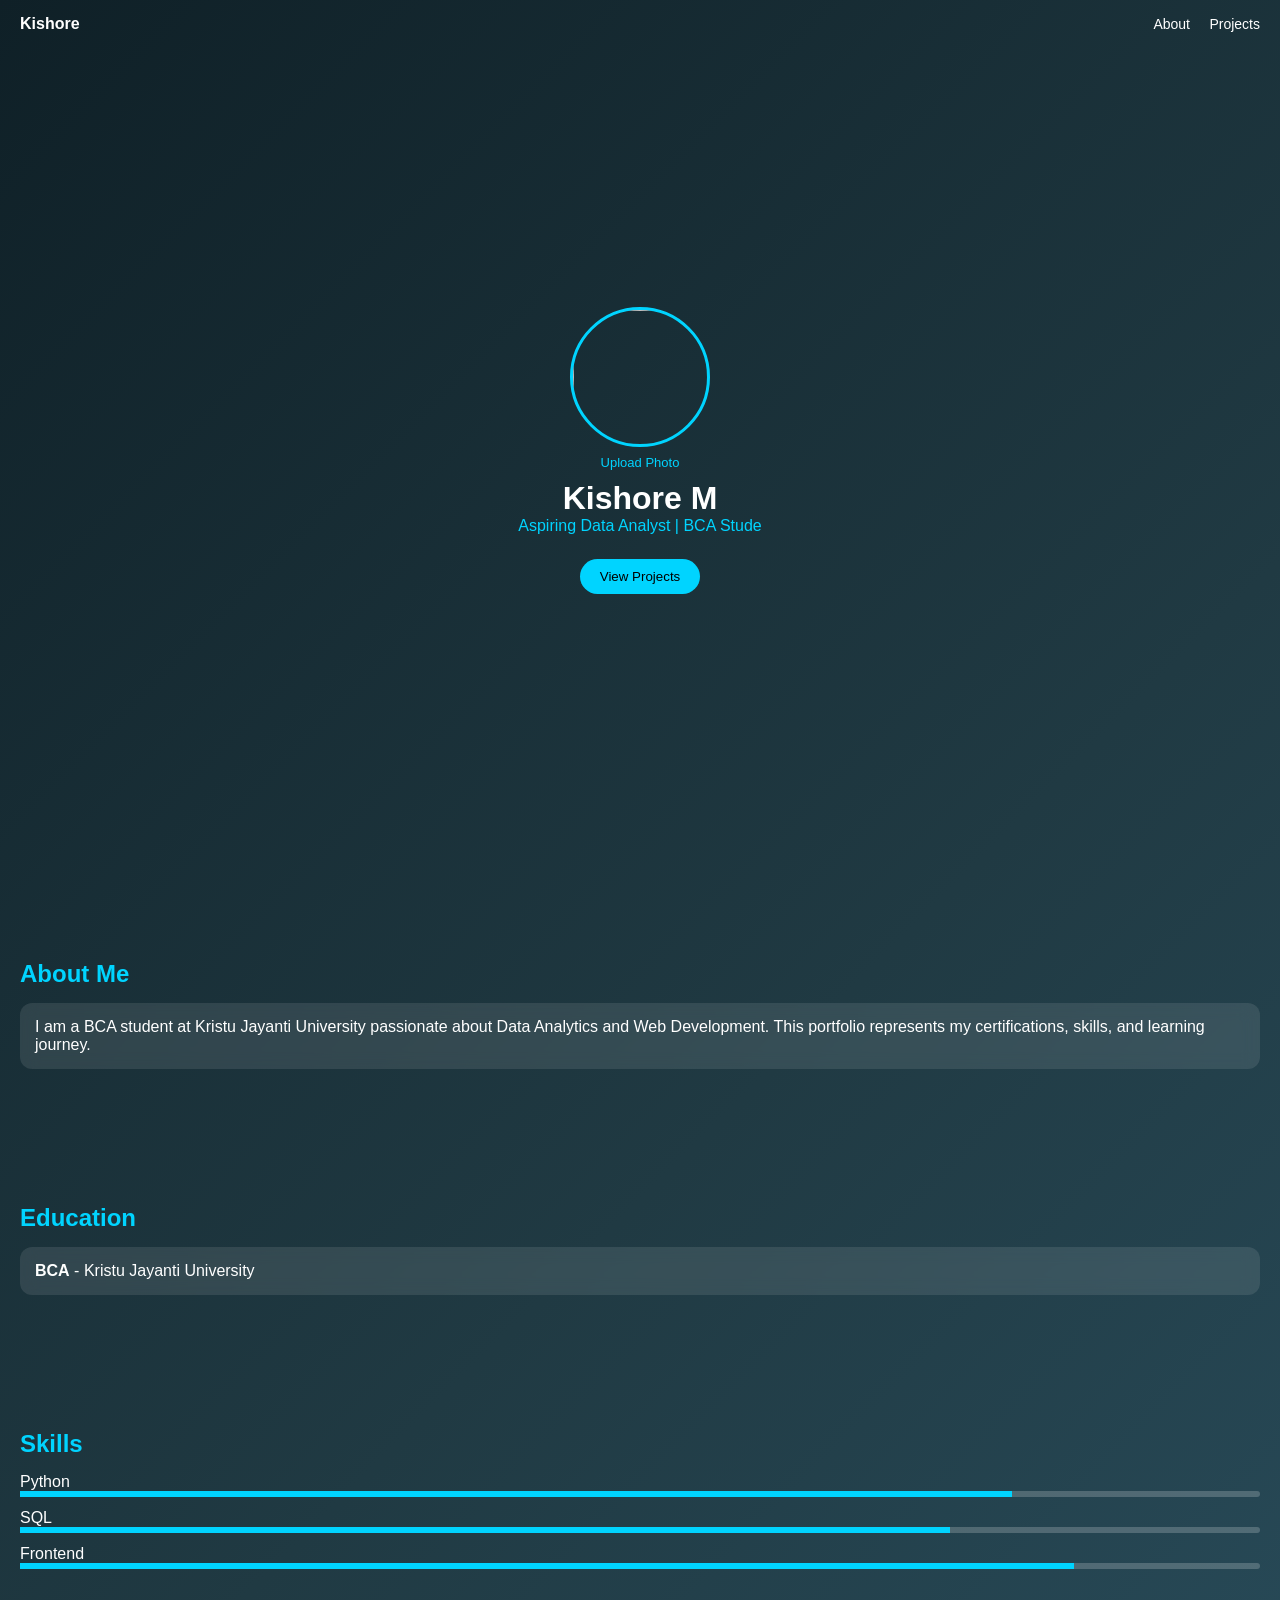
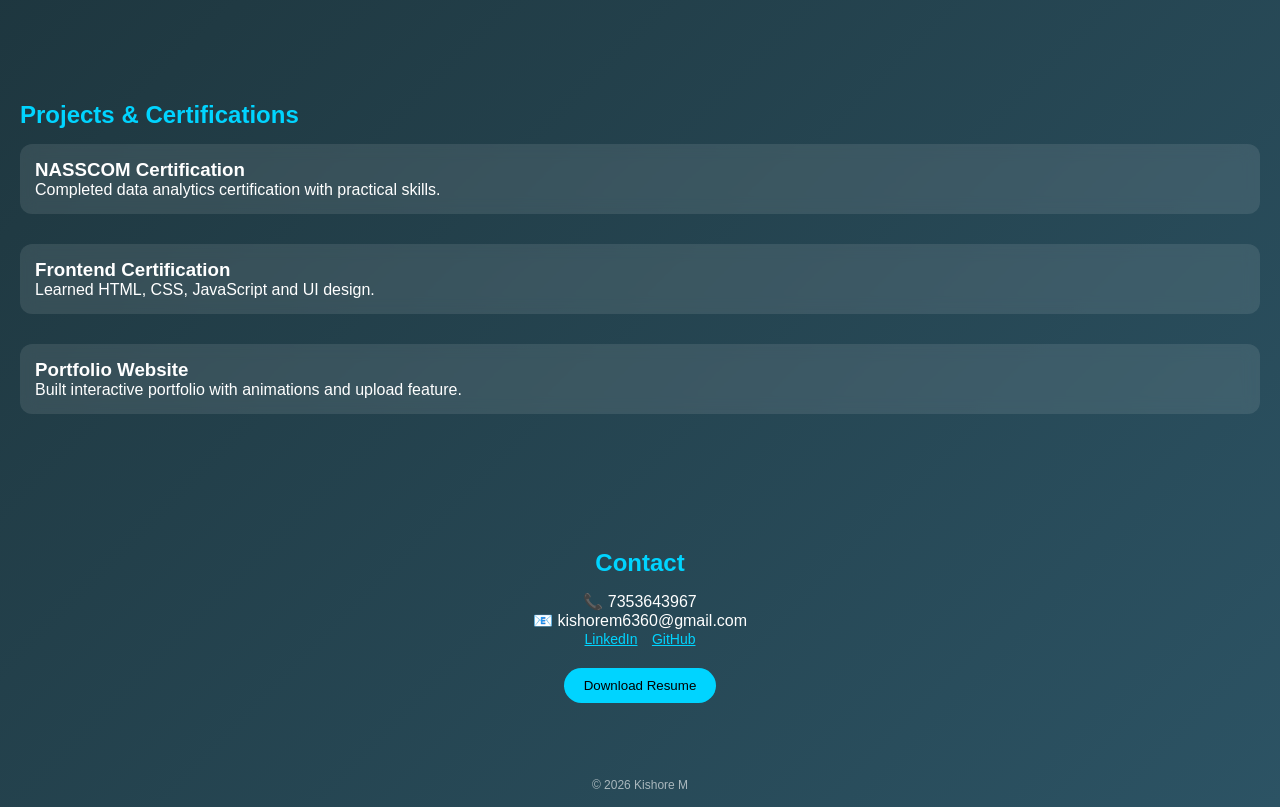
==== index2.html @ f3ae2fa7 "Add files via upload" ====
<!DOCTYPE html>
<html lang="en">
<head>
<meta charset="UTF-8">
<meta name="viewport" content="width=device-width, initial-scale=1.0">
<title>Kishore M | Portfolio</title>

<style>

/* ===== GLOBAL ===== */
* {
  margin: 0;
  padding: 0;
  box-sizing: border-box;
  font-family: 'Poppins', sans-serif;
}

html {
  scroll-behavior: smooth;
}

body {
  background: linear-gradient(135deg, #0f2027, #203a43, #2c5364);
  color: #fff;
}

/* ===== NAVBAR ===== */
.navbar {
  position: fixed;
  width: 100%;
  padding: 15px 20px;
  display: flex;
  justify-content: space-between;
  z-index: 1000;
  transition: 0.3s;
}

.navbar.scrolled {
  background: rgba(0,0,0,0.7);
  backdrop-filter: blur(10px);
}

.navbar a {
  color: white;
  margin-left: 15px;
  text-decoration: none;
  font-size: 14px;
}

/* ===== HERO ===== */
.hero {
  height: 100vh;
  display: flex;
  flex-direction: column;
  justify-content: center;
  align-items: center;
  padding: 20px;
  text-align: center;
}

.profile-img {
  width: 140px;
  height: 140px;
  border-radius: 50%;
  border: 3px solid #00d4ff;
  object-fit: cover;
}

.upload-btn {
  margin-top: 8px;
  font-size: 13px;
  color: #00d4ff;
  cursor: pointer;
}

h1 {
  margin-top: 10px;
  font-size: 2rem;
}

.typing {
  color: #00d4ff;
  height: 22px;
}

/* ===== BUTTON ===== */
.btn {
  margin-top: 20px;
  padding: 10px 20px;
  border-radius: 25px;
  border: none;
  background: #00d4ff;
  color: black;
  cursor: pointer;
  position: relative;
}

.btn:hover {
  box-shadow: 0 0 15px #00d4ff;
}

/* ===== SECTIONS ===== */
section {
  padding: 60px 20px;
  opacity: 0;
  transform: translateY(40px);
  transition: 0.7s;
}

section.show {
  opacity: 1;
  transform: translateY(0);
}

h2 {
  color: #00d4ff;
  margin-bottom: 15px;
}

/* ===== CARD ===== */
.card {
  background: rgba(255,255,255,0.1);
  padding: 15px;
  border-radius: 12px;
  backdrop-filter: blur(8px);
  margin-bottom: 15px;
  transition: 0.3s;
}

.card:hover {
  transform: scale(1.03);
}

/* ===== SKILLS ===== */
.skill {
  margin-bottom: 12px;
}

.bar {
  height: 6px;
  background: rgba(255,255,255,0.2);
  border-radius: 10px;
}

.progress {
  height: 100%;
  width: 0;
  background: #00d4ff;
  transition: 1.2s;
}

/* ===== GRID ===== */
.projects {
  display: grid;
  gap: 15px;
}

/* ===== CONTACT ===== */
.contact {
  text-align: center;
}

.social a {
  margin: 5px;
  color: #00d4ff;
  font-size: 14px;
}

/* ===== FOOTER ===== */
footer {
  text-align: center;
  padding: 15px;
  font-size: 12px;
  opacity: 0.6;
}

</style>
</head>

<body>

<!-- NAVBAR -->
<div class="navbar" id="navbar">
  <div><b>Kishore</b></div>
  <div>
    <a href="#about">About</a>
    <a href="#projects">Projects</a>
  </div>
</div>

<!-- HERO -->
<div class="hero">
  <img id="profileImage" class="profile-img" src="https://via.placeholder.com/150">
  <input type="file" id="upload" hidden>
  <label for="upload" class="upload-btn">Upload Photo</label>

  <h1>Kishore M</h1>
  <div id="typing" class="typing"></div>

  <button class="btn" onclick="scrollToProjects()">View Projects</button>
</div>

<!-- ABOUT -->
<section id="about">
  <h2>About Me</h2>
  <div class="card">
    <p>
      I am a BCA student at Kristu Jayanti University passionate about Data Analytics and Web Development.
      This portfolio represents my certifications, skills, and learning journey.
    </p>
  </div>
</section>

<!-- EDUCATION -->
<section>
  <h2>Education</h2>
  <div class="card">
    <p><b>BCA</b> - Kristu Jayanti University</p>
  </div>
</section>

<!-- SKILLS -->
<section id="skills">
  <h2>Skills</h2>

  <div class="skill">
    <p>Python</p>
    <div class="bar"><div class="progress" data-width="80%"></div></div>
  </div>

  <div class="skill">
    <p>SQL</p>
    <div class="bar"><div class="progress" data-width="75%"></div></div>
  </div>

  <div class="skill">
    <p>Frontend</p>
    <div class="bar"><div class="progress" data-width="85%"></div></div>
  </div>

</section>

<!-- PROJECTS -->
<section id="projects">
  <h2>Projects & Certifications</h2>

  <div class="projects">

    <div class="card">
      <h3>NASSCOM Certification</h3>
      <p>Completed data analytics certification with practical skills.</p>
    </div>

    <div class="card">
      <h3>Frontend Certification</h3>
      <p>Learned HTML, CSS, JavaScript and UI design.</p>
    </div>

    <div class="card">
      <h3>Portfolio Website</h3>
      <p>Built interactive portfolio with animations and upload feature.</p>
    </div>

  </div>
</section>

<!-- CONTACT -->
<section class="contact">
  <h2>Contact</h2>
  <p>📞 7353643967</p>
  <p>📧 kishorem6360@gmail.com</p>

  <div class="social">
    <a href="#">LinkedIn</a>
    <a href="#">GitHub</a>
  </div>

  <button class="btn" onclick="downloadResume()">Download Resume</button>
</section>

<footer>
  © 2026 Kishore M
</footer>

<script>

/* ===== IMAGE UPLOAD ===== */
const upload = document.getElementById("upload");
const profileImage = document.getElementById("profileImage");

// Load saved image
const savedImage = localStorage.getItem("profileImage");
if (savedImage) profileImage.src = savedImage;

// Save image
upload.addEventListener("change", function() {
  const reader = new FileReader();

  reader.onload = function() {
    profileImage.src = reader.result;
    localStorage.setItem("profileImage", reader.result);
  };

  reader.readAsDataURL(this.files[0]);
});

/* ===== TYPING EFFECT ===== */
const text = "Aspiring Data Analyst | BCA Student";
let i = 0;

function typeEffect() {
  if (i < text.length) {
    document.getElementById("typing").innerHTML += text[i];
    i++;
    setTimeout(typeEffect, 50);
  }
}
typeEffect();

/* ===== SCROLL ANIMATION ===== */
const sections = document.querySelectorAll("section");

const observer = new IntersectionObserver(entries => {
  entries.forEach(entry => {
    if (entry.isIntersecting) {
      entry.target.classList.add("show");

      if (entry.target.id === "skills") {
        document.querySelectorAll(".progress").forEach(bar => {
          bar.style.width = bar.dataset.width;
        });
      }
    }
  });
}, { threshold: 0.2 });

sections.forEach(section => observer.observe(section));

/* ===== NAVBAR ===== */
window.addEventListener("scroll", () => {
  navbar.classList.toggle("scrolled", window.scrollY > 50);
});

/* ===== SCROLL BUTTON ===== */
function scrollToProjects() {
  document.getElementById("projects").scrollIntoView();
}

/* ===== RESUME ===== */
function downloadResume() {
  alert("Add resume link here");
}

</script>

</body>
</html>
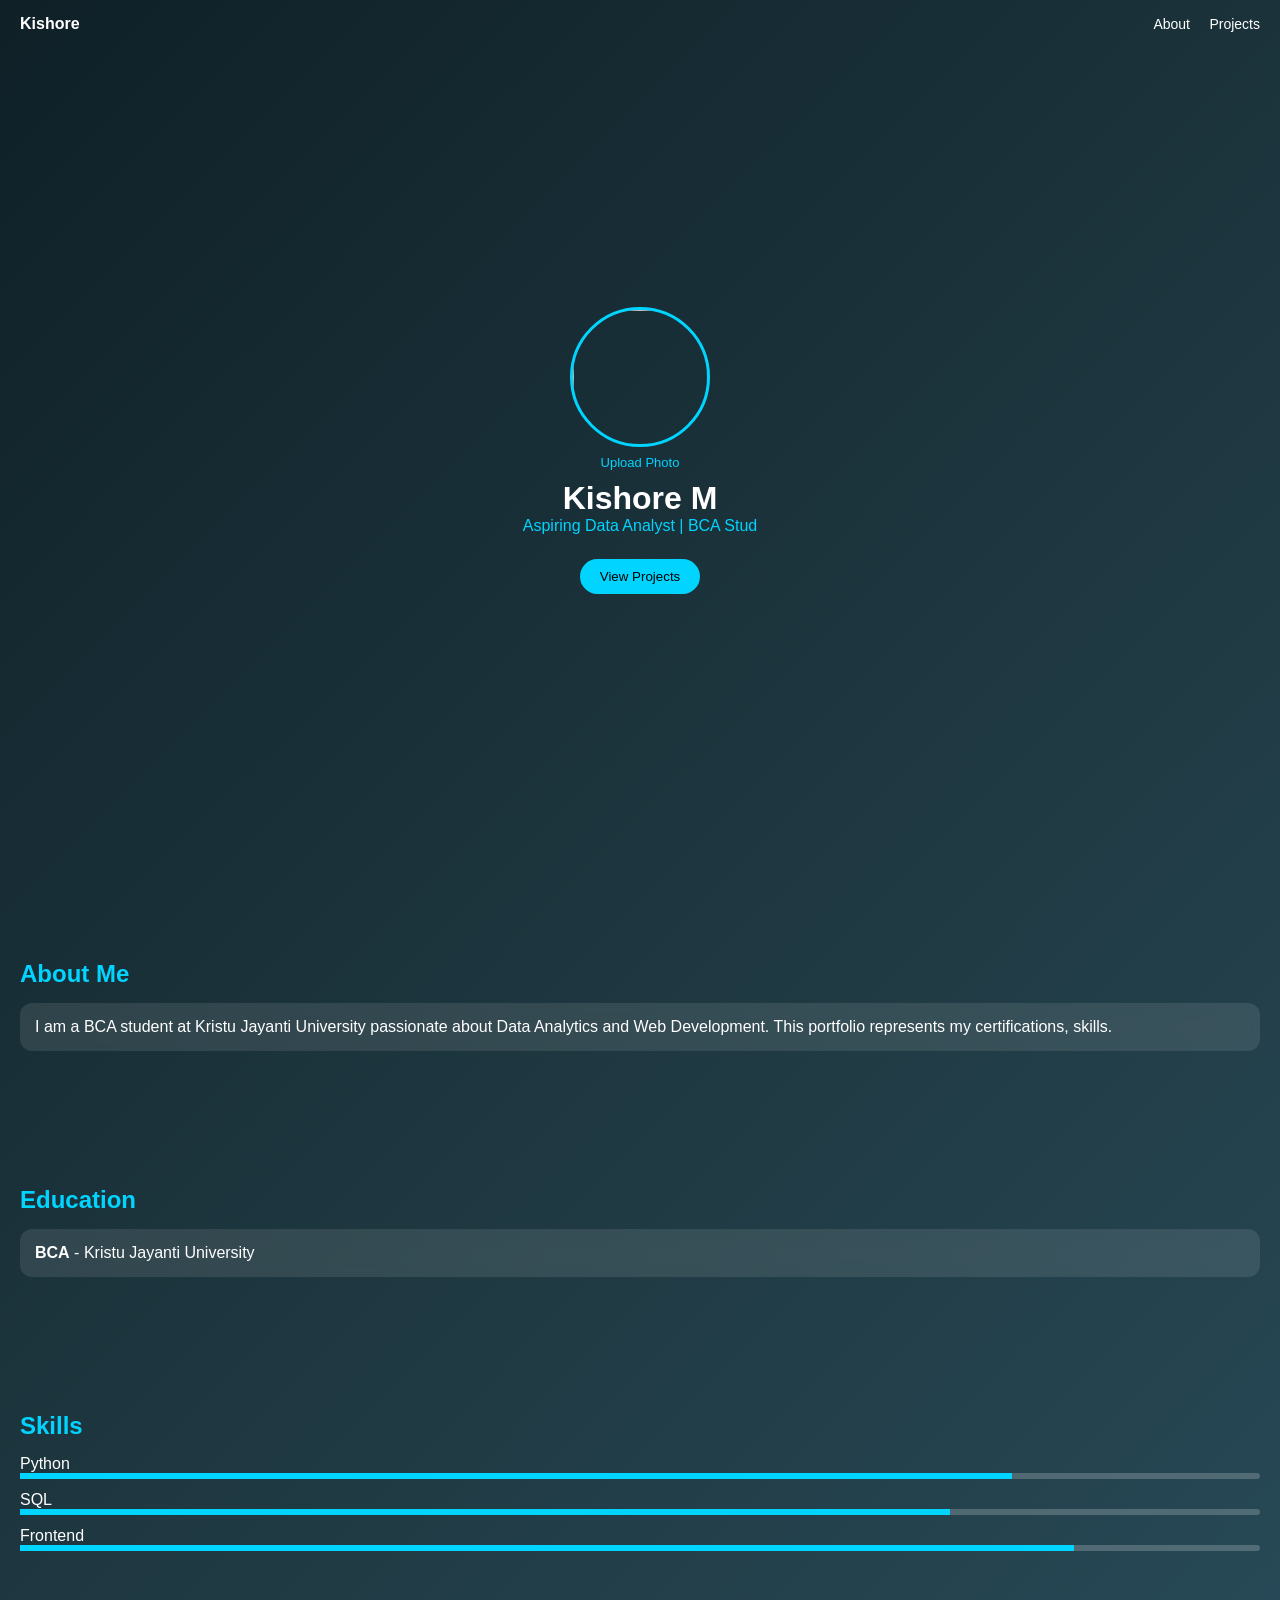
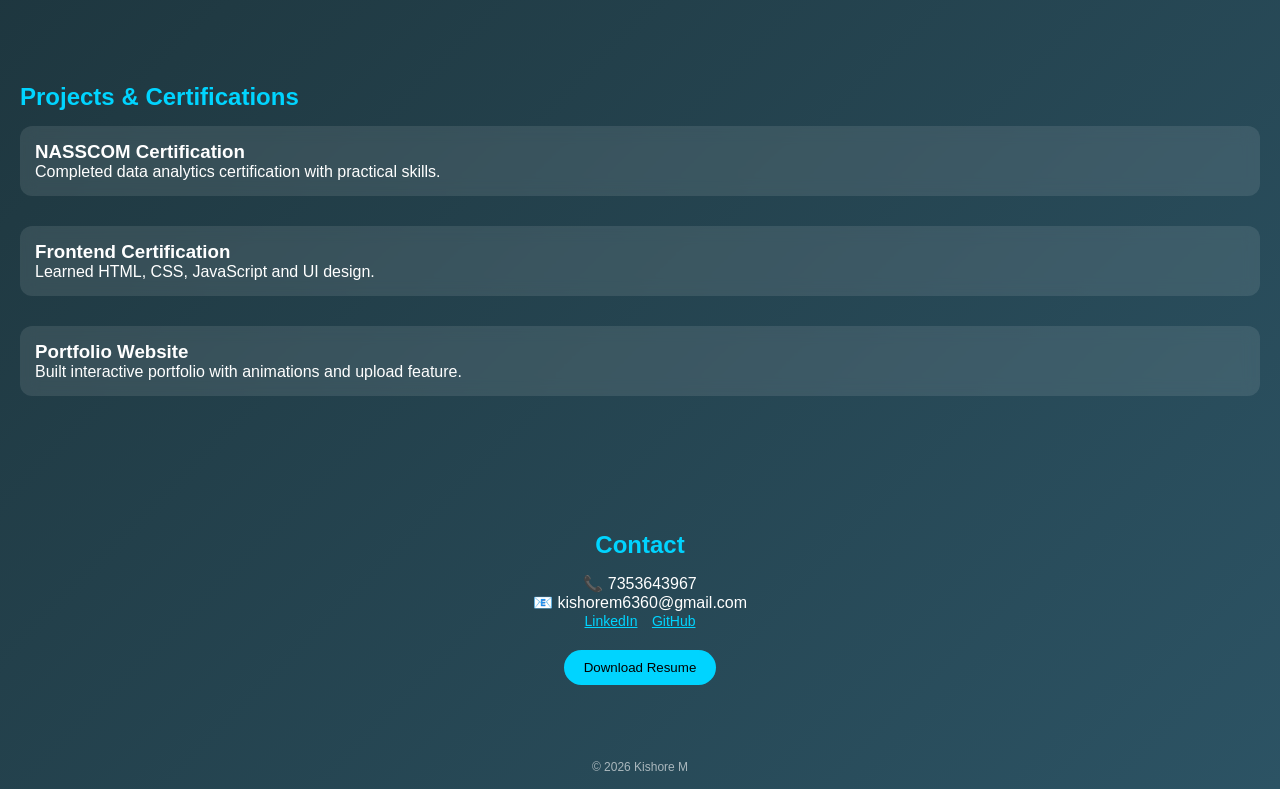
==== commit 9d8f1d6b: "Update index2.html" ====
--- a/index2.html
+++ b/index2.html
@@ -206,7 +206,7 @@
   <div class="card">
     <p>
       I am a BCA student at Kristu Jayanti University passionate about Data Analytics and Web Development.
-      This portfolio represents my certifications, skills, and learning journey.
+      This portfolio represents my certifications, skills.
     </p>
   </div>
 </section>
@@ -354,4 +354,4 @@
 </script>
 
 </body>
-</html>+</html>
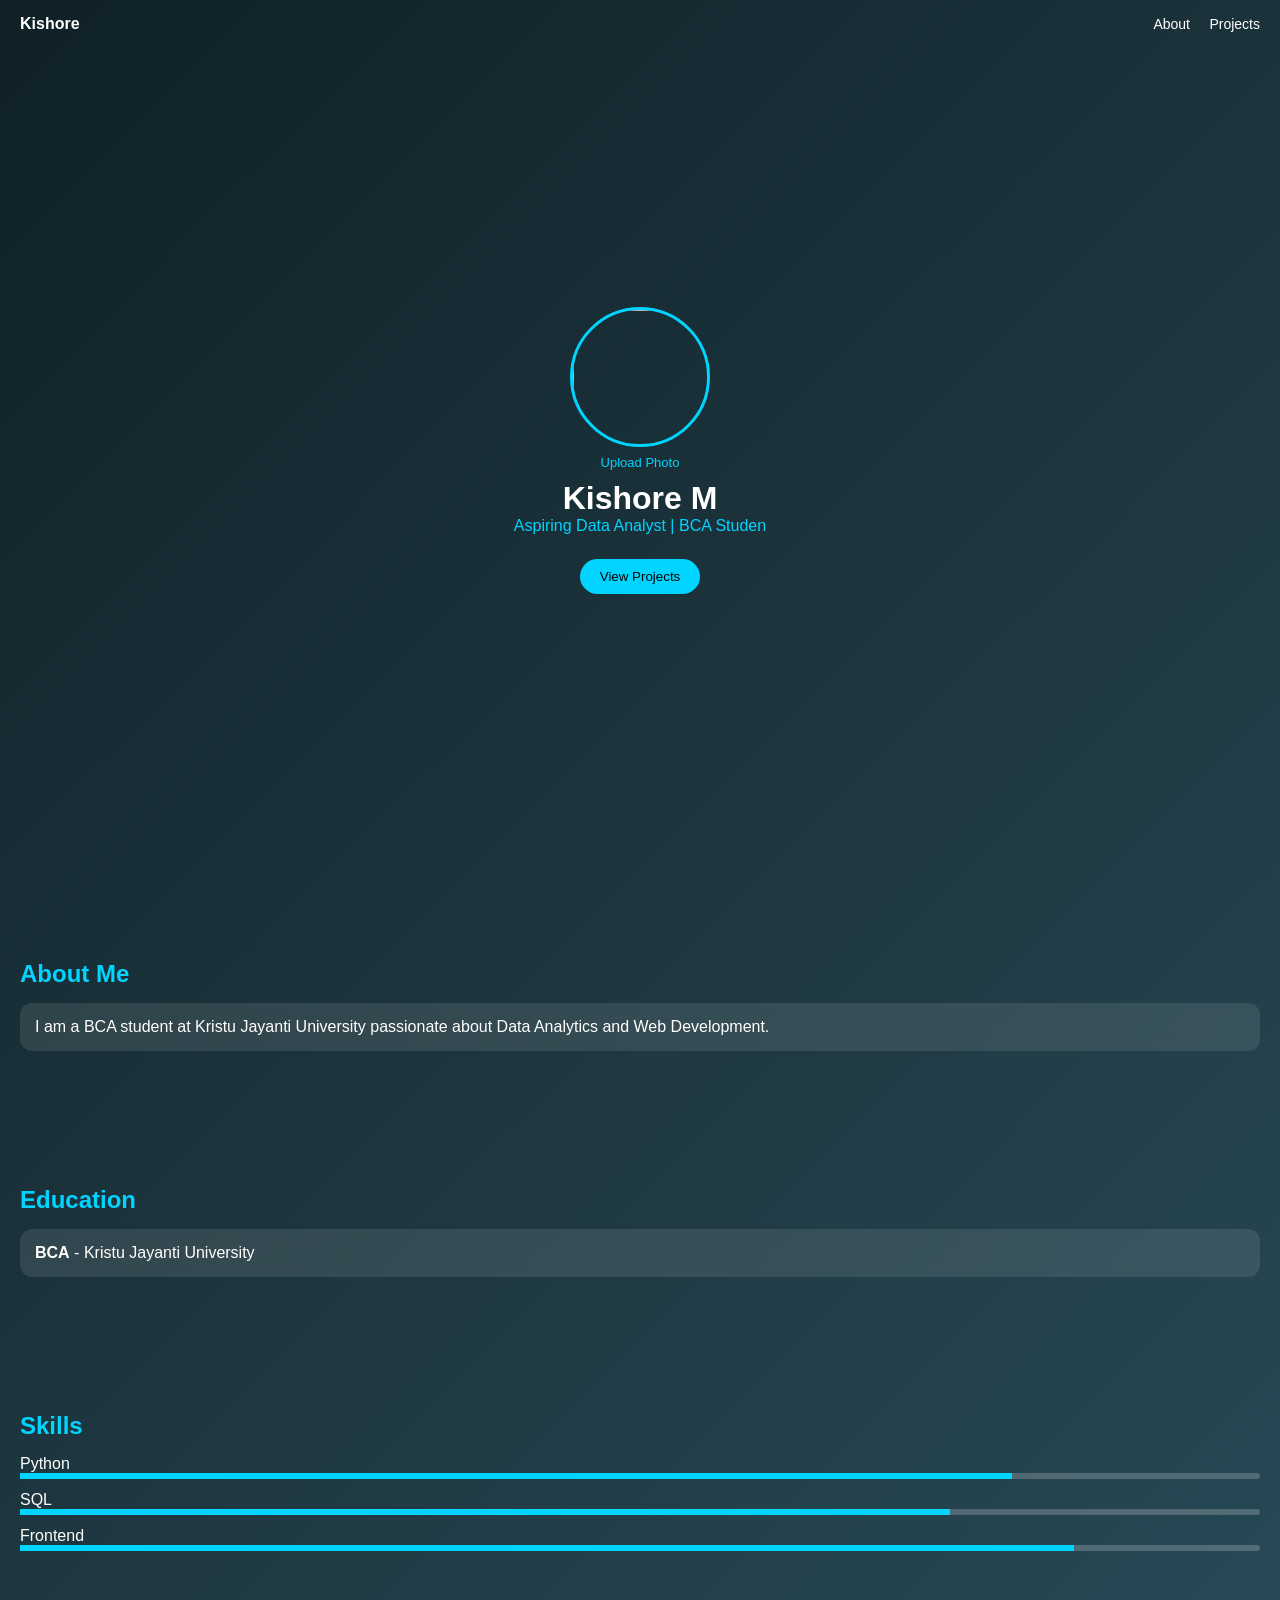
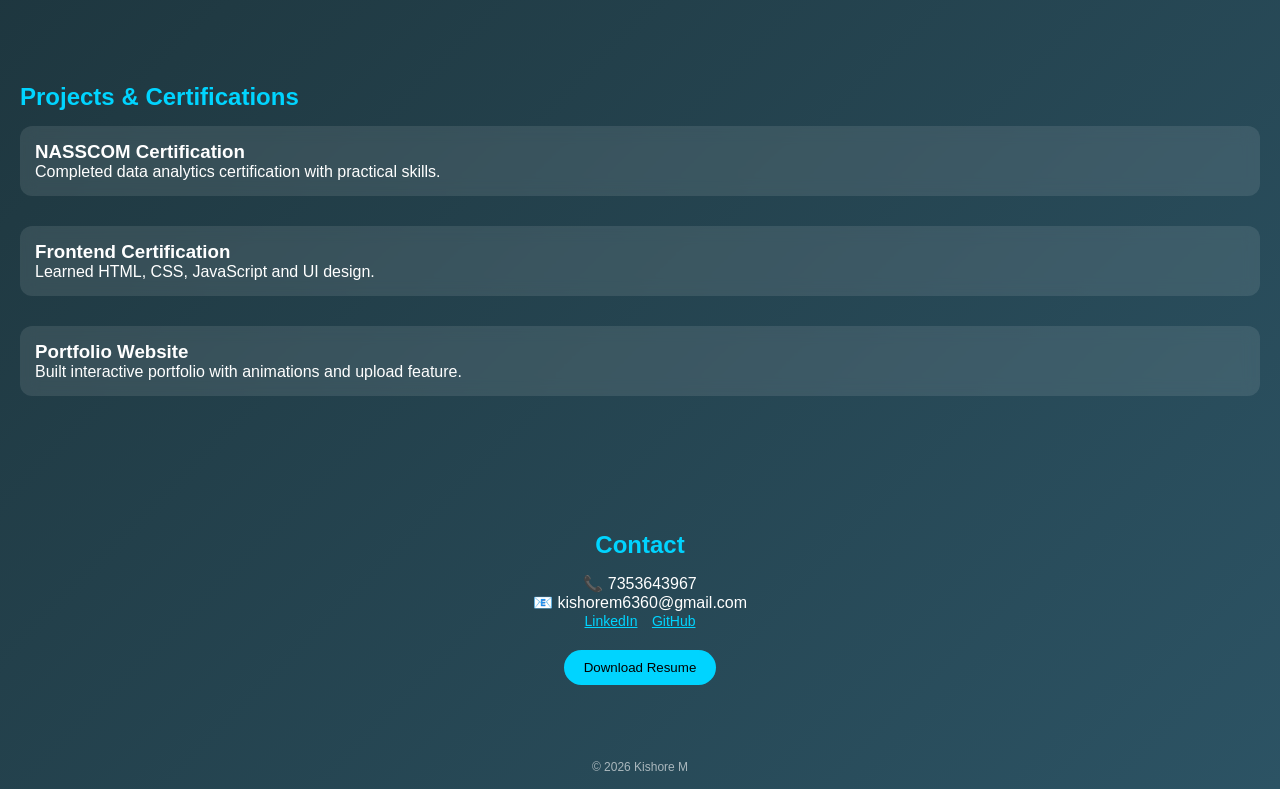
==== commit 49635539: "Update index2.html" ====
--- a/index2.html
+++ b/index2.html
@@ -206,7 +206,6 @@
   <div class="card">
     <p>
       I am a BCA student at Kristu Jayanti University passionate about Data Analytics and Web Development.
-      This portfolio represents my certifications, skills.
     </p>
   </div>
 </section>
